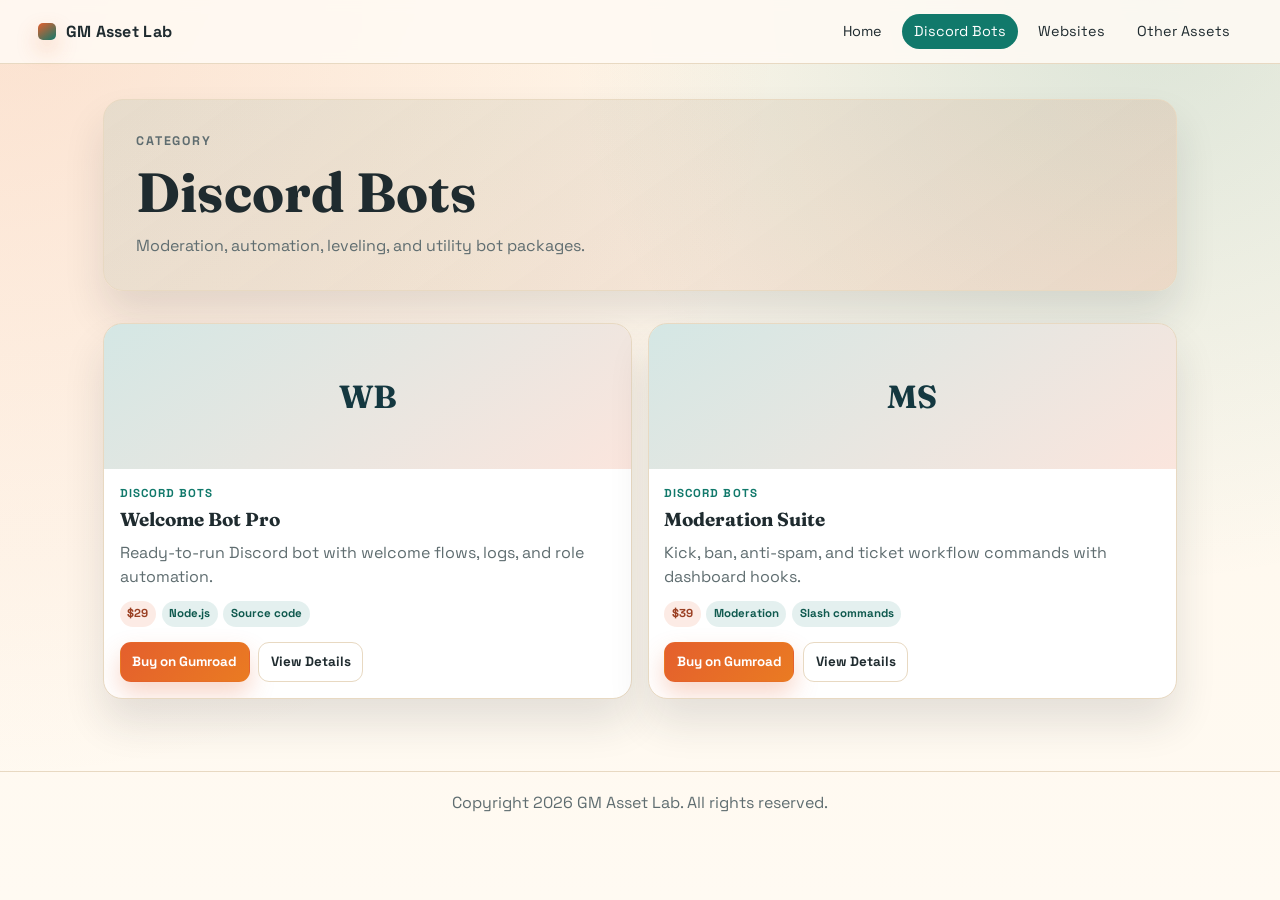
==== discord-bots.html @ cc622067 "." ====
<!doctype html>
<html lang="en">
<head>
  <meta charset="utf-8">
  <meta name="viewport" content="width=device-width, initial-scale=1">
  <title>Discord Bots</title>
  <meta name="description" content="Discord bot assets powered by Gumroad checkout.">
  <link rel="preconnect" href="https://fonts.googleapis.com">
  <link rel="preconnect" href="https://fonts.gstatic.com" crossorigin>
  <link href="https://fonts.googleapis.com/css2?family=Fraunces:opsz,wght@9..144,600;9..144,800&family=Space+Grotesk:wght@400;500;700&display=swap" rel="stylesheet">
  <link rel="stylesheet" href="assets/css/styles.css">
</head>
<body data-page="category" data-category="discord-bots">
  <header class="site-header">
    <a class="brand" href="index.html">
      <span class="brand-mark"></span>
      <span data-site-brand>Asset Store</span>
    </a>
    <nav class="main-nav" data-nav></nav>
  </header>

  <main>
    <section class="category-hero">
      <p class="eyebrow">Category</p>
      <h1 data-category-name>Discord Bots</h1>
      <p data-category-description>Automation, moderation, and engagement tools for Discord servers.</p>
    </section>

    <section class="section">
      <div class="product-grid" data-category-grid-products></div>
    </section>
  </main>

  <footer class="site-footer">
    <p data-footer-text>Built for creators.</p>
  </footer>

  <script src="https://gumroad.com/js/gumroad.js"></script>
  <script src="assets/js/site-config.js"></script>
  <script src="assets/js/products.js"></script>
  <script src="assets/js/render.js"></script>
</body>
</html>
---- assets/css/styles.css ----
:root {
  --bg: #fff7ea;
  --bg-strong: #f5e6d2;
  --panel: #fffdf8;
  --ink: #1f2b2f;
  --muted: #5f6d70;
  --accent: #e45f2d;
  --accent-ink: #ffffff;
  --accent-alt: #11796b;
  --line: #e8d9c2;
  --shadow: 0 24px 40px rgba(31, 43, 47, 0.12);
}

*,
*::before,
*::after {
  box-sizing: border-box;
}

html,
body {
  margin: 0;
  padding: 0;
}

body {
  color: var(--ink);
  background:
    radial-gradient(circle at 0% 0%, rgba(228, 95, 45, 0.14), transparent 50%),
    radial-gradient(circle at 90% 0%, rgba(17, 121, 107, 0.15), transparent 40%),
    linear-gradient(180deg, var(--bg) 0%, #fffaf2 100%);
  font-family: "Space Grotesk", sans-serif;
  line-height: 1.5;
  min-height: 100vh;
}

.site-header {
  align-items: center;
  backdrop-filter: blur(6px);
  background: rgba(255, 251, 245, 0.86);
  border-bottom: 1px solid var(--line);
  display: flex;
  gap: 1rem;
  justify-content: space-between;
  left: 0;
  padding: 0.9rem clamp(1rem, 3vw, 2.5rem);
  position: sticky;
  top: 0;
  z-index: 10;
}

.brand {
  align-items: center;
  color: var(--ink);
  display: inline-flex;
  font-size: 1rem;
  font-weight: 700;
  gap: 0.6rem;
  letter-spacing: 0.02em;
  text-decoration: none;
}

.brand-mark {
  aspect-ratio: 1;
  background: linear-gradient(145deg, var(--accent), var(--accent-alt));
  border-radius: 5px;
  box-shadow: 0 10px 22px rgba(228, 95, 45, 0.28);
  display: inline-block;
  width: 1.1rem;
}

.main-nav {
  display: flex;
  flex-wrap: wrap;
  gap: 0.5rem;
}

.nav-link {
  border-radius: 999px;
  color: var(--ink);
  font-size: 0.9rem;
  padding: 0.4rem 0.75rem;
  text-decoration: none;
}

.nav-link:hover {
  background: rgba(17, 121, 107, 0.11);
}

.nav-link.is-active {
  background: var(--accent-alt);
  color: #fff;
}

main {
  margin: 0 auto;
  max-width: 1150px;
  padding: 1.2rem clamp(1rem, 3vw, 2.5rem) 2.5rem;
  width: 100%;
}

.hero {
  align-items: stretch;
  display: grid;
  gap: 1.3rem;
  grid-template-columns: minmax(0, 1.6fr) minmax(0, 1fr);
  margin-top: 1.2rem;
}

.hero-copy,
.hero-panel {
  background: var(--panel);
  border: 1px solid var(--line);
  border-radius: 20px;
  box-shadow: var(--shadow);
  padding: clamp(1.2rem, 2.7vw, 2.2rem);
}

.eyebrow {
  color: var(--accent-alt);
  font-size: 0.78rem;
  font-weight: 700;
  letter-spacing: 0.14em;
  margin: 0 0 0.7rem;
  text-transform: uppercase;
}

h1,
h2,
h3 {
  font-family: "Fraunces", serif;
  line-height: 1.12;
  margin: 0 0 0.65rem;
}

h1 {
  font-size: clamp(2.05rem, 5vw, 3.45rem);
  max-width: 16ch;
}

h2 {
  font-size: clamp(1.5rem, 3vw, 2.15rem);
}

p {
  margin: 0;
}

.hero-copy p[data-hero-subtitle] {
  color: var(--muted);
  font-size: 1.04rem;
  max-width: 60ch;
}

.hero-actions {
  display: flex;
  flex-wrap: wrap;
  gap: 0.7rem;
  margin-top: 1.25rem;
}

.button {
  border: 1px solid transparent;
  border-radius: 11px;
  display: inline-block;
  font-size: 0.95rem;
  font-weight: 700;
  padding: 0.72rem 0.95rem;
  text-decoration: none;
  transition: transform 0.2s ease, box-shadow 0.2s ease, background 0.2s ease;
}

.button:hover {
  transform: translateY(-1px);
}

.button-primary {
  background: linear-gradient(130deg, var(--accent), #ea7b22);
  box-shadow: 0 12px 24px rgba(228, 95, 45, 0.26);
  color: var(--accent-ink);
}

.button-secondary {
  background: #fff;
  border-color: var(--line);
  color: var(--ink);
}

.hero-panel {
  display: flex;
  flex-direction: column;
  justify-content: center;
}

.hero-panel .panel-title {
  color: var(--accent);
  font-family: "Fraunces", serif;
  font-size: 1.2rem;
  font-weight: 700;
  margin-bottom: 0.6rem;
}

.hero-panel ol {
  color: var(--muted);
  margin: 0;
  padding-left: 1rem;
}

.hero-panel li + li {
  margin-top: 0.4rem;
}

.section {
  margin-top: 2rem;
}

.section-head {
  margin-bottom: 0.95rem;
}

.section-head p {
  color: var(--muted);
}

.category-grid {
  display: grid;
  gap: 0.95rem;
  grid-template-columns: repeat(auto-fit, minmax(210px, 1fr));
}

.category-card {
  background: linear-gradient(180deg, #fffdfa, #fff7ee);
  border: 1px solid var(--line);
  border-radius: 18px;
  box-shadow: var(--shadow);
  color: var(--ink);
  display: block;
  min-height: 180px;
  padding: 1rem;
  text-decoration: none;
}

.category-card:hover {
  border-color: #d8c2a3;
}

.category-card h3 {
  font-size: 1.16rem;
}

.category-card p {
  color: var(--muted);
  margin-top: 0.45rem;
}

.category-card .category-count {
  color: var(--accent-alt);
  display: block;
  font-size: 0.82rem;
  font-weight: 700;
  letter-spacing: 0.08em;
  margin-bottom: 0.6rem;
  text-transform: uppercase;
}

.product-grid {
  display: grid;
  gap: 1rem;
  grid-template-columns: repeat(auto-fit, minmax(250px, 1fr));
}

.product-card {
  animation: reveal 560ms ease both;
  animation-delay: var(--delay, 0ms);
  background: #fff;
  border: 1px solid var(--line);
  border-radius: 19px;
  box-shadow: var(--shadow);
  overflow: hidden;
}

.product-thumb {
  align-items: center;
  background: linear-gradient(145deg, rgba(17, 121, 107, 0.18), rgba(228, 95, 45, 0.16));
  color: #143840;
  display: flex;
  font-family: "Fraunces", serif;
  font-size: 2rem;
  font-weight: 700;
  justify-content: center;
  min-height: 145px;
  overflow: hidden;
}

.product-thumb img {
  display: block;
  height: 100%;
  object-fit: cover;
  width: 100%;
}

.product-body {
  padding: 0.95rem 0.95rem 1rem;
}

.product-kicker {
  color: var(--accent-alt);
  font-size: 0.72rem;
  font-weight: 700;
  letter-spacing: 0.09em;
  text-transform: uppercase;
}

.product-title {
  font-size: 1.18rem;
  margin-top: 0.45rem;
}

.product-description {
  color: var(--muted);
  margin-top: 0.4rem;
  min-height: 2.9em;
}

.product-meta {
  display: flex;
  flex-wrap: wrap;
  gap: 0.35rem;
  margin-top: 0.75rem;
}

.pill {
  background: rgba(17, 121, 107, 0.11);
  border-radius: 999px;
  color: #105a4f;
  display: inline-block;
  font-size: 0.72rem;
  font-weight: 700;
  padding: 0.28rem 0.48rem;
}

.pill.price {
  background: rgba(228, 95, 45, 0.12);
  color: #9a3f22;
}

.product-actions {
  display: flex;
  flex-wrap: wrap;
  gap: 0.55rem;
  margin-top: 0.95rem;
}

.product-actions .button {
  font-size: 0.84rem;
  padding: 0.56rem 0.72rem;
}

.category-hero {
  background: linear-gradient(145deg, rgba(17, 121, 107, 0.09), rgba(228, 95, 45, 0.15));
  border: 1px solid var(--line);
  border-radius: 20px;
  box-shadow: var(--shadow);
  margin-top: 1rem;
  padding: clamp(1.1rem, 3vw, 2rem);
}

.category-hero p {
  color: var(--muted);
  max-width: 60ch;
}

.site-footer {
  border-top: 1px solid var(--line);
  color: var(--muted);
  margin-top: 2rem;
  padding: 1.2rem clamp(1rem, 3vw, 2.5rem) 2rem;
  text-align: center;
}

.empty-state {
  background: rgba(255, 255, 255, 0.88);
  border: 1px dashed #d4c0a4;
  border-radius: 14px;
  color: var(--muted);
  padding: 1rem;
}

@keyframes reveal {
  from {
    opacity: 0;
    transform: translateY(8px);
  }

  to {
    opacity: 1;
    transform: translateY(0);
  }
}

@media (max-width: 920px) {
  .hero {
    grid-template-columns: 1fr;
  }
}

@media (max-width: 620px) {
  .main-nav {
    justify-content: flex-end;
  }

  .nav-link {
    font-size: 0.83rem;
    padding: 0.36rem 0.62rem;
  }

  .product-grid {
    grid-template-columns: 1fr;
  }
}
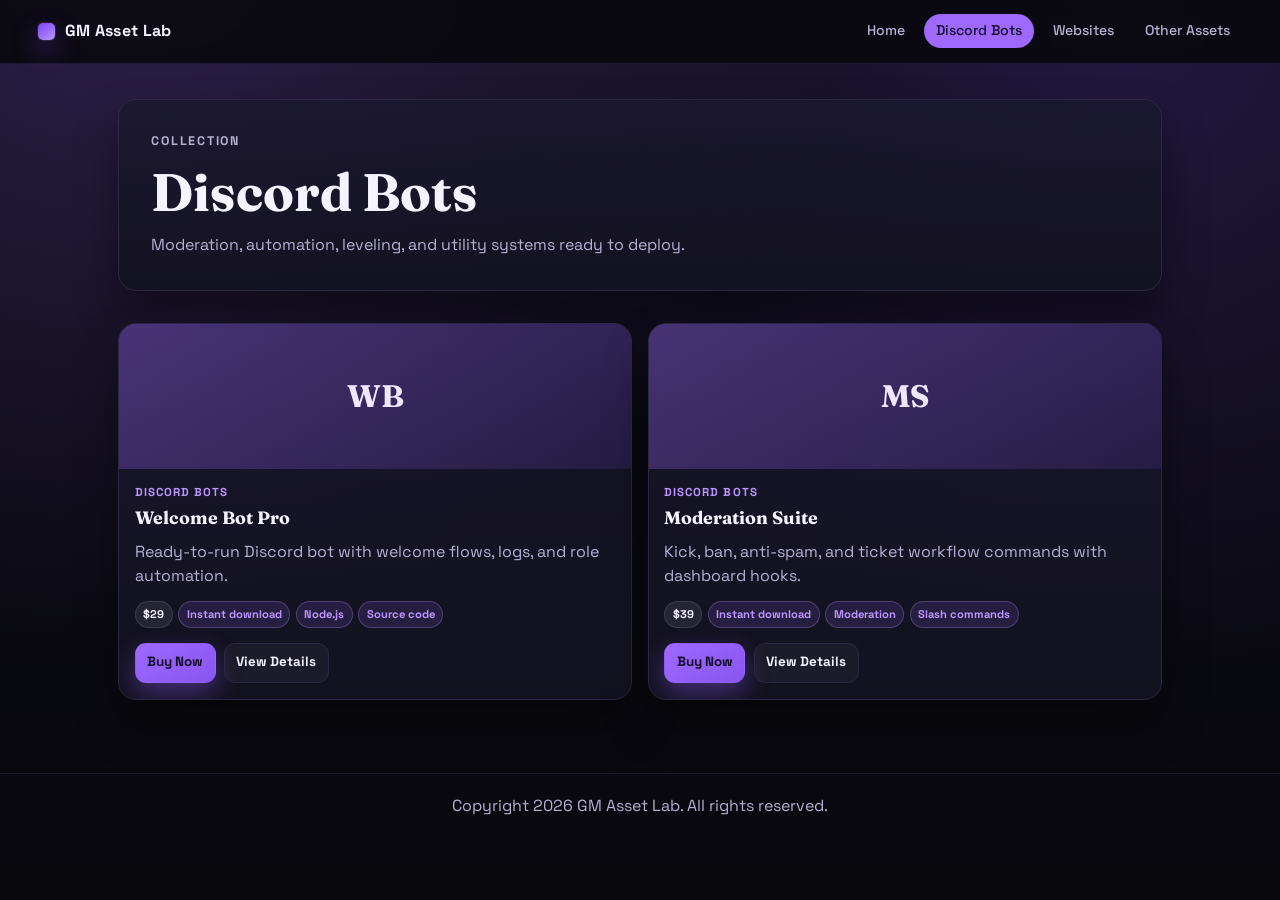
==== commit 80837b05: "." ====
--- a/discord-bots.html
+++ b/discord-bots.html
@@ -21,9 +21,9 @@
 
   <main>
     <section class="category-hero">
-      <p class="eyebrow">Category</p>
+      <p class="eyebrow">Collection</p>
       <h1 data-category-name>Discord Bots</h1>
-      <p data-category-description>Automation, moderation, and engagement tools for Discord servers.</p>
+      <p data-category-description>Automation and moderation systems built to save time and scale communities.</p>
     </section>
 
     <section class="section">
--- a/assets/css/styles.css
+++ b/assets/css/styles.css
@@ -1,14 +1,15 @@
 :root {
-  --bg: #fff7ea;
-  --bg-strong: #f5e6d2;
-  --panel: #fffdf8;
-  --ink: #1f2b2f;
-  --muted: #5f6d70;
-  --accent: #e45f2d;
-  --accent-ink: #ffffff;
-  --accent-alt: #11796b;
-  --line: #e8d9c2;
-  --shadow: 0 24px 40px rgba(31, 43, 47, 0.12);
+  --bg: #08080d;
+  --bg-accent: #0f0d1b;
+  --panel: #131220;
+  --panel-strong: #1a1830;
+  --ink: #f5f3ff;
+  --muted: #b6b1d3;
+  --accent: #9f69ff;
+  --accent-strong: #bc96ff;
+  --line: #2b2744;
+  --line-soft: #1f1b33;
+  --shadow: 0 24px 44px rgba(0, 0, 0, 0.4);
 }
 
 *,
@@ -24,29 +25,29 @@
 }
 
 body {
-  color: var(--ink);
   background:
-    radial-gradient(circle at 0% 0%, rgba(228, 95, 45, 0.14), transparent 50%),
-    radial-gradient(circle at 90% 0%, rgba(17, 121, 107, 0.15), transparent 40%),
-    linear-gradient(180deg, var(--bg) 0%, #fffaf2 100%);
+    radial-gradient(circle at 10% -10%, rgba(159, 105, 255, 0.22), transparent 48%),
+    radial-gradient(circle at 88% 6%, rgba(122, 75, 232, 0.18), transparent 44%),
+    linear-gradient(180deg, var(--bg-accent) 0%, var(--bg) 100%);
+  color: var(--ink);
   font-family: "Space Grotesk", sans-serif;
-  line-height: 1.5;
+  line-height: 1.55;
   min-height: 100vh;
 }
 
 .site-header {
   align-items: center;
-  backdrop-filter: blur(6px);
-  background: rgba(255, 251, 245, 0.86);
-  border-bottom: 1px solid var(--line);
-  display: flex;
-  gap: 1rem;
+  backdrop-filter: blur(8px);
+  background: rgba(8, 8, 13, 0.88);
+  border-bottom: 1px solid var(--line-soft);
+  display: flex;
+  gap: 0.9rem;
   justify-content: space-between;
   left: 0;
   padding: 0.9rem clamp(1rem, 3vw, 2.5rem);
   position: sticky;
   top: 0;
-  z-index: 10;
+  z-index: 12;
 }
 
 .brand {
@@ -62,62 +63,73 @@
 
 .brand-mark {
   aspect-ratio: 1;
-  background: linear-gradient(145deg, var(--accent), var(--accent-alt));
+  background: linear-gradient(145deg, #7d42f2, var(--accent-strong));
   border-radius: 5px;
-  box-shadow: 0 10px 22px rgba(228, 95, 45, 0.28);
+  box-shadow: 0 0 0 1px rgba(255, 255, 255, 0.1), 0 10px 26px rgba(127, 74, 244, 0.48);
   display: inline-block;
-  width: 1.1rem;
+  width: 1.05rem;
 }
 
 .main-nav {
   display: flex;
   flex-wrap: wrap;
-  gap: 0.5rem;
+  gap: 0.45rem;
 }
 
 .nav-link {
   border-radius: 999px;
-  color: var(--ink);
-  font-size: 0.9rem;
-  padding: 0.4rem 0.75rem;
+  color: var(--muted);
+  font-size: 0.88rem;
+  font-weight: 500;
+  padding: 0.38rem 0.74rem;
   text-decoration: none;
+  transition: background 0.2s ease, color 0.2s ease;
 }
 
 .nav-link:hover {
-  background: rgba(17, 121, 107, 0.11);
+  background: rgba(159, 105, 255, 0.14);
+  color: var(--ink);
 }
 
 .nav-link.is-active {
-  background: var(--accent-alt);
-  color: #fff;
+  background: var(--accent);
+  color: #120925;
 }
 
 main {
   margin: 0 auto;
-  max-width: 1150px;
-  padding: 1.2rem clamp(1rem, 3vw, 2.5rem) 2.5rem;
+  max-width: 1120px;
+  padding: 1.2rem clamp(1rem, 3vw, 2.5rem) 2.6rem;
   width: 100%;
 }
 
 .hero {
   align-items: stretch;
   display: grid;
-  gap: 1.3rem;
+  gap: 1rem;
   grid-template-columns: minmax(0, 1.6fr) minmax(0, 1fr);
-  margin-top: 1.2rem;
+  margin-top: 1rem;
+}
+
+.hero-copy,
+.hero-panel,
+.category-card,
+.product-card,
+.category-hero,
+.proof-card {
+  background: linear-gradient(180deg, rgba(26, 24, 48, 0.75), rgba(19, 18, 32, 0.95));
+  border: 1px solid var(--line);
+  border-radius: 18px;
+  box-shadow: var(--shadow);
 }
 
 .hero-copy,
 .hero-panel {
-  background: var(--panel);
-  border: 1px solid var(--line);
-  border-radius: 20px;
-  box-shadow: var(--shadow);
-  padding: clamp(1.2rem, 2.7vw, 2.2rem);
+  padding: clamp(1.2rem, 2.7vw, 2.1rem);
 }
 
 .eyebrow {
-  color: var(--accent-alt);
+  color: var(--accent-strong);
   font-size: 0.78rem;
   font-weight: 700;
   letter-spacing: 0.14em;
@@ -130,16 +142,16 @@
 h3 {
   font-family: "Fraunces", serif;
   line-height: 1.12;
-  margin: 0 0 0.65rem;
+  margin: 0 0 0.7rem;
 }
 
 h1 {
-  font-size: clamp(2.05rem, 5vw, 3.45rem);
-  max-width: 16ch;
+  font-size: clamp(2.1rem, 5vw, 3.3rem);
+  max-width: 14ch;
 }
 
 h2 {
-  font-size: clamp(1.5rem, 3vw, 2.15rem);
+  font-size: clamp(1.45rem, 3vw, 2rem);
 }
 
 p {
@@ -149,25 +161,27 @@
 .hero-copy p[data-hero-subtitle] {
   color: var(--muted);
   font-size: 1.04rem;
-  max-width: 60ch;
+  max-width: 58ch;
 }
 
 .hero-actions {
   display: flex;
   flex-wrap: wrap;
-  gap: 0.7rem;
-  margin-top: 1.25rem;
+  gap: 0.65rem;
+  margin-top: 1.3rem;
 }
 
 .button {
   border: 1px solid transparent;
   border-radius: 11px;
-  display: inline-block;
-  font-size: 0.95rem;
-  font-weight: 700;
-  padding: 0.72rem 0.95rem;
+  display: inline-flex;
+  font-size: 0.94rem;
+  font-weight: 700;
+  justify-content: center;
+  min-width: 120px;
+  padding: 0.67rem 0.94rem;
   text-decoration: none;
-  transition: transform 0.2s ease, box-shadow 0.2s ease, background 0.2s ease;
+  transition: transform 0.2s ease, box-shadow 0.2s ease, background 0.2s ease, border-color 0.2s ease;
 }
 
 .button:hover {
@@ -175,39 +189,66 @@
 }
 
 .button-primary {
-  background: linear-gradient(130deg, var(--accent), #ea7b22);
-  box-shadow: 0 12px 24px rgba(228, 95, 45, 0.26);
-  color: var(--accent-ink);
+  background: linear-gradient(145deg, var(--accent), #8855ef);
+  box-shadow: 0 10px 24px rgba(143, 91, 255, 0.38);
+  color: #130a26;
 }
 
 .button-secondary {
-  background: #fff;
+  background: rgba(255, 255, 255, 0.04);
   border-color: var(--line);
   color: var(--ink);
 }
 
-.hero-panel {
-  display: flex;
-  flex-direction: column;
-  justify-content: center;
-}
-
 .hero-panel .panel-title {
-  color: var(--accent);
+  color: var(--ink);
   font-family: "Fraunces", serif;
-  font-size: 1.2rem;
-  font-weight: 700;
-  margin-bottom: 0.6rem;
-}
-
-.hero-panel ol {
-  color: var(--muted);
+  font-size: 1.25rem;
+  margin-bottom: 0.55rem;
+}
+
+.trust-list {
+  display: grid;
+  gap: 0.55rem;
   margin: 0;
-  padding-left: 1rem;
-}
-
-.hero-panel li + li {
-  margin-top: 0.4rem;
+  padding: 0;
+}
+
+.trust-list li {
+  align-items: center;
+  color: var(--muted);
+  display: flex;
+  gap: 0.55rem;
+  list-style: none;
+}
+
+.trust-list li::before {
+  color: var(--accent-strong);
+  content: "+";
+  font-size: 0.82rem;
+  font-weight: 700;
+}
+
+.proof-strip {
+  display: grid;
+  gap: 0.85rem;
+  grid-template-columns: repeat(auto-fit, minmax(180px, 1fr));
+  margin-top: 1rem;
+}
+
+.proof-card {
+  padding: 0.85rem 0.95rem;
+}
+
+.proof-card h3 {
+  font-family: "Space Grotesk", sans-serif;
+  font-size: 1rem;
+  margin-bottom: 0.28rem;
+}
+
+.proof-card p {
+  color: var(--muted);
+  font-size: 0.92rem;
 }
 
 .section {
@@ -215,77 +256,80 @@
 }
 
 .section-head {
-  margin-bottom: 0.95rem;
+  margin-bottom: 0.92rem;
 }
 
 .section-head p {
   color: var(--muted);
+  max-width: 64ch;
 }
 
 .category-grid {
   display: grid;
-  gap: 0.95rem;
+  gap: 0.9rem;
   grid-template-columns: repeat(auto-fit, minmax(210px, 1fr));
 }
 
 .category-card {
-  background: linear-gradient(180deg, #fffdfa, #fff7ee);
-  border: 1px solid var(--line);
-  border-radius: 18px;
-  box-shadow: var(--shadow);
   color: var(--ink);
   display: block;
-  min-height: 180px;
+  min-height: 168px;
   padding: 1rem;
   text-decoration: none;
+  transition: border-color 0.2s ease, transform 0.2s ease;
 }
 
 .category-card:hover {
-  border-color: #d8c2a3;
+  border-color: rgba(188, 150, 255, 0.7);
+  transform: translateY(-2px);
 }
 
 .category-card h3 {
-  font-size: 1.16rem;
+  font-size: 1.12rem;
 }
 
 .category-card p {
   color: var(--muted);
-  margin-top: 0.45rem;
+  margin-top: 0.42rem;
 }
 
 .category-card .category-count {
-  color: var(--accent-alt);
+  color: var(--accent-strong);
   display: block;
-  font-size: 0.82rem;
+  font-size: 0.76rem;
   font-weight: 700;
   letter-spacing: 0.08em;
-  margin-bottom: 0.6rem;
+  margin-bottom: 0.5rem;
   text-transform: uppercase;
+}
+
+.category-card .category-link {
+  color: var(--accent-strong);
+  display: inline-block;
+  font-size: 0.86rem;
+  font-weight: 700;
+  margin-top: 0.72rem;
 }
 
 .product-grid {
   display: grid;
   gap: 1rem;
-  grid-template-columns: repeat(auto-fit, minmax(250px, 1fr));
+  grid-template-columns: repeat(auto-fit, minmax(248px, 1fr));
 }
 
 .product-card {
   animation: reveal 560ms ease both;
   animation-delay: var(--delay, 0ms);
-  background: #fff;
-  border: 1px solid var(--line);
-  border-radius: 19px;
-  box-shadow: var(--shadow);
   overflow: hidden;
 }
 
 .product-thumb {
   align-items: center;
-  background: linear-gradient(145deg, rgba(17, 121, 107, 0.18), rgba(228, 95, 45, 0.16));
-  color: #143840;
+  background: linear-gradient(145deg, rgba(159, 105, 255, 0.35), rgba(96, 64, 186, 0.2));
+  color: #efe7ff;
   display: flex;
   font-family: "Fraunces", serif;
-  font-size: 2rem;
+  font-size: 1.95rem;
   font-weight: 700;
   justify-content: center;
   min-height: 145px;
@@ -304,7 +348,7 @@
 }
 
 .product-kicker {
-  color: var(--accent-alt);
+  color: var(--accent-strong);
   font-size: 0.72rem;
   font-weight: 700;
   letter-spacing: 0.09em;
@@ -312,55 +356,54 @@
 }
 
 .product-title {
-  font-size: 1.18rem;
-  margin-top: 0.45rem;
+  font-size: 1.12rem;
+  margin-top: 0.42rem;
 }
 
 .product-description {
   color: var(--muted);
-  margin-top: 0.4rem;
+  margin-top: 0.38rem;
   min-height: 2.9em;
 }
 
 .product-meta {
   display: flex;
   flex-wrap: wrap;
-  gap: 0.35rem;
-  margin-top: 0.75rem;
+  gap: 0.34rem;
+  margin-top: 0.72rem;
 }
 
 .pill {
-  background: rgba(17, 121, 107, 0.11);
+  background: rgba(159, 105, 255, 0.14);
+  border: 1px solid rgba(188, 150, 255, 0.28);
   border-radius: 999px;
-  color: #105a4f;
+  color: var(--accent-strong);
   display: inline-block;
-  font-size: 0.72rem;
-  font-weight: 700;
-  padding: 0.28rem 0.48rem;
+  font-size: 0.7rem;
+  font-weight: 700;
+  padding: 0.26rem 0.47rem;
 }
 
 .pill.price {
-  background: rgba(228, 95, 45, 0.12);
-  color: #9a3f22;
+  background: rgba(255, 255, 255, 0.08);
+  border-color: rgba(255, 255, 255, 0.11);
+  color: var(--ink);
 }
 
 .product-actions {
   display: flex;
   flex-wrap: wrap;
-  gap: 0.55rem;
-  margin-top: 0.95rem;
+  gap: 0.52rem;
+  margin-top: 0.9rem;
 }
 
 .product-actions .button {
   font-size: 0.84rem;
-  padding: 0.56rem 0.72rem;
+  min-width: 0;
+  padding: 0.54rem 0.72rem;
 }
 
 .category-hero {
-  background: linear-gradient(145deg, rgba(17, 121, 107, 0.09), rgba(228, 95, 45, 0.15));
-  border: 1px solid var(--line);
-  border-radius: 20px;
-  box-shadow: var(--shadow);
   margin-top: 1rem;
   padding: clamp(1.1rem, 3vw, 2rem);
 }
@@ -371,7 +414,7 @@
 }
 
 .site-footer {
-  border-top: 1px solid var(--line);
+  border-top: 1px solid var(--line-soft);
   color: var(--muted);
   margin-top: 2rem;
   padding: 1.2rem clamp(1rem, 3vw, 2.5rem) 2rem;
@@ -379,8 +422,8 @@
 }
 
 .empty-state {
-  background: rgba(255, 255, 255, 0.88);
-  border: 1px dashed #d4c0a4;
+  background: rgba(26, 24, 48, 0.45);
+  border: 1px dashed rgba(188, 150, 255, 0.38);
   border-radius: 14px;
   color: var(--muted);
   padding: 1rem;
@@ -411,9 +454,10 @@
 
   .nav-link {
     font-size: 0.83rem;
-    padding: 0.36rem 0.62rem;
-  }
-
+    padding: 0.35rem 0.6rem;
+  }
+
+  .proof-strip,
   .product-grid {
     grid-template-columns: 1fr;
   }
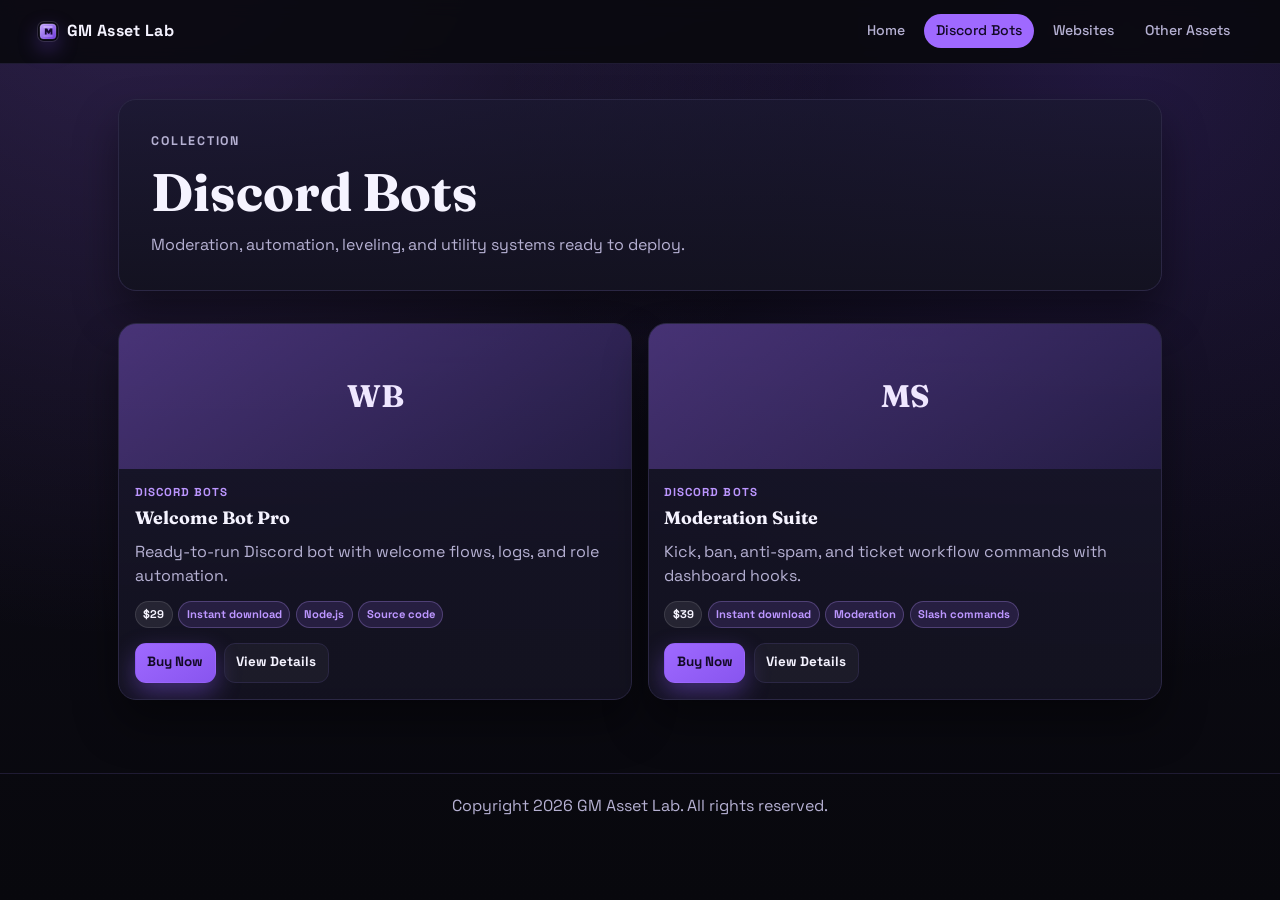
==== commit 322bb9d6: "." ====
--- a/discord-bots.html
+++ b/discord-bots.html
@@ -5,6 +5,7 @@
   <meta name="viewport" content="width=device-width, initial-scale=1">
   <title>Discord Bots</title>
   <meta name="description" content="Discord bot assets powered by Gumroad checkout.">
+  <link rel="icon" type="image/svg+xml" href="assets/img/brand-icon.svg">
   <link rel="preconnect" href="https://fonts.googleapis.com">
   <link rel="preconnect" href="https://fonts.gstatic.com" crossorigin>
   <link href="https://fonts.googleapis.com/css2?family=Fraunces:opsz,wght@9..144,600;9..144,800&family=Space+Grotesk:wght@400;500;700&display=swap" rel="stylesheet">
@@ -13,7 +14,7 @@
 <body data-page="category" data-category="discord-bots">
   <header class="site-header">
     <a class="brand" href="index.html">
-      <span class="brand-mark"></span>
+      <img class="brand-icon" src="assets/img/brand-icon.svg" alt="" width="22" height="22">
       <span data-site-brand>Asset Store</span>
     </a>
     <nav class="main-nav" data-nav></nav>
--- a/assets/css/styles.css
+++ b/assets/css/styles.css
@@ -61,13 +61,12 @@
   text-decoration: none;
 }
 
-.brand-mark {
-  aspect-ratio: 1;
-  background: linear-gradient(145deg, #7d42f2, var(--accent-strong));
-  border-radius: 5px;
-  box-shadow: 0 0 0 1px rgba(255, 255, 255, 0.1), 0 10px 26px rgba(127, 74, 244, 0.48);
-  display: inline-block;
-  width: 1.05rem;
+.brand-icon {
+  border-radius: 6px;
+  box-shadow: 0 0 0 1px rgba(255, 255, 255, 0.12), 0 8px 20px rgba(127, 74, 244, 0.35);
+  display: block;
+  height: 1.2rem;
+  width: 1.2rem;
 }
 
 .main-nav {
